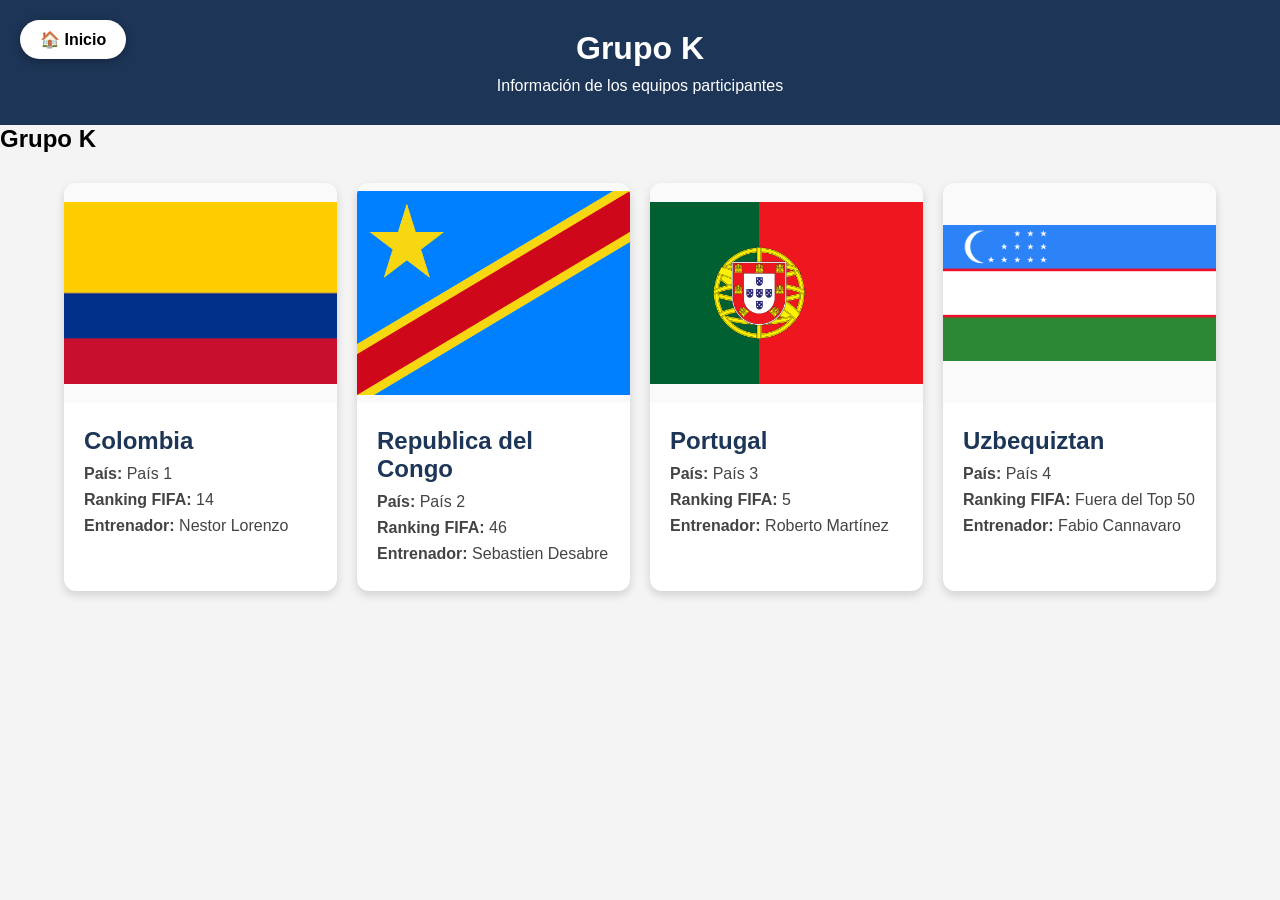
==== grupoK/grupoK.html @ dfe6e8eb "Merge branch 'dev' of https://github.com/DavidGC28/GrupoMundialista into dev" ====
<!DOCTYPE html>
<html lang="es">
<head>
    <meta charset="UTF-8">
    <meta name="viewport" content="width=device-width, initial-scale=1.0">
    <title>Grupo K - Mundial</title>

    <link rel="stylesheet" href="grupoK.css">
</head>
<body>
    
    <a href="../Pagina Principal/fondoMundial.html" class="btn-regresar">
    🏠 Inicio
</a>

    <header>
        <h1>Grupo K</h1>
        <p>Información de los equipos participantes</p>
    </header>

    <main id="grupos">

    <section id="grupoK" class="grupo">
        <h2>Grupo K</h2>

        <div id="teams-container"></div>
    </section>

    </main>

    <script src="grupoK.js"></script>

</body>
</html>
---- grupoK/grupoK.css ----
*{
    margin:0;
    padding:0;
    box-sizing:border-box;
    font-family: Arial, Helvetica, sans-serif;
}

.hero{
    height:100vh;

    background-image:
        linear-gradient(
            rgba(0,0,0,.5),
            rgba(0,0,0,.5)
        ),
        url('../img/fondo-mundial.jpg');

    background-size:cover;
    background-position:center;

    display:flex;
    justify-content:center;
    align-items:center;

    color:white;
    text-align:center;
}

html{
    scroll-behavior:smooth;
}

body{
    background:#f4f4f4;
}

header{
    background:#1d3557;
    color:white;
    text-align:center;
    padding:30px;
}

header h1{
    margin-bottom:10px;
}

#teams-container{
    width:90%;
    max-width:1200px;
    margin:30px auto;

    display:grid;
    grid-template-columns:repeat(auto-fit,minmax(250px,1fr));
    gap:20px;
}

.card{
    background:white;
    border-radius:12px;
    overflow:hidden;

    box-shadow:0 4px 10px rgba(0,0,0,.15);

    transition:.3s;
}

.card:hover{
    transform:translateY(-5px);
}

.card img{
    width:100%;
    height:220px;
    object-fit:contain;
    background:#fafafa;
}

.card-content{
    padding:20px;
}

.card h2{
    margin-bottom:10px;
    color:#1d3557;
}

.card p{
    margin-bottom:8px;
    color:#444;
}

.btn-regresar{
    position:fixed;
    top:20px;
    left:20px;

    background:white;
    color:black;

    padding:10px 20px;
    border-radius:25px;
    text-decoration:none;
    font-weight:bold;

    box-shadow:0 2px 10px rgba(0,0,0,.3);

    transition:0.3s;
}

.btn-regresar:hover{
    transform:scale(1.1);
}
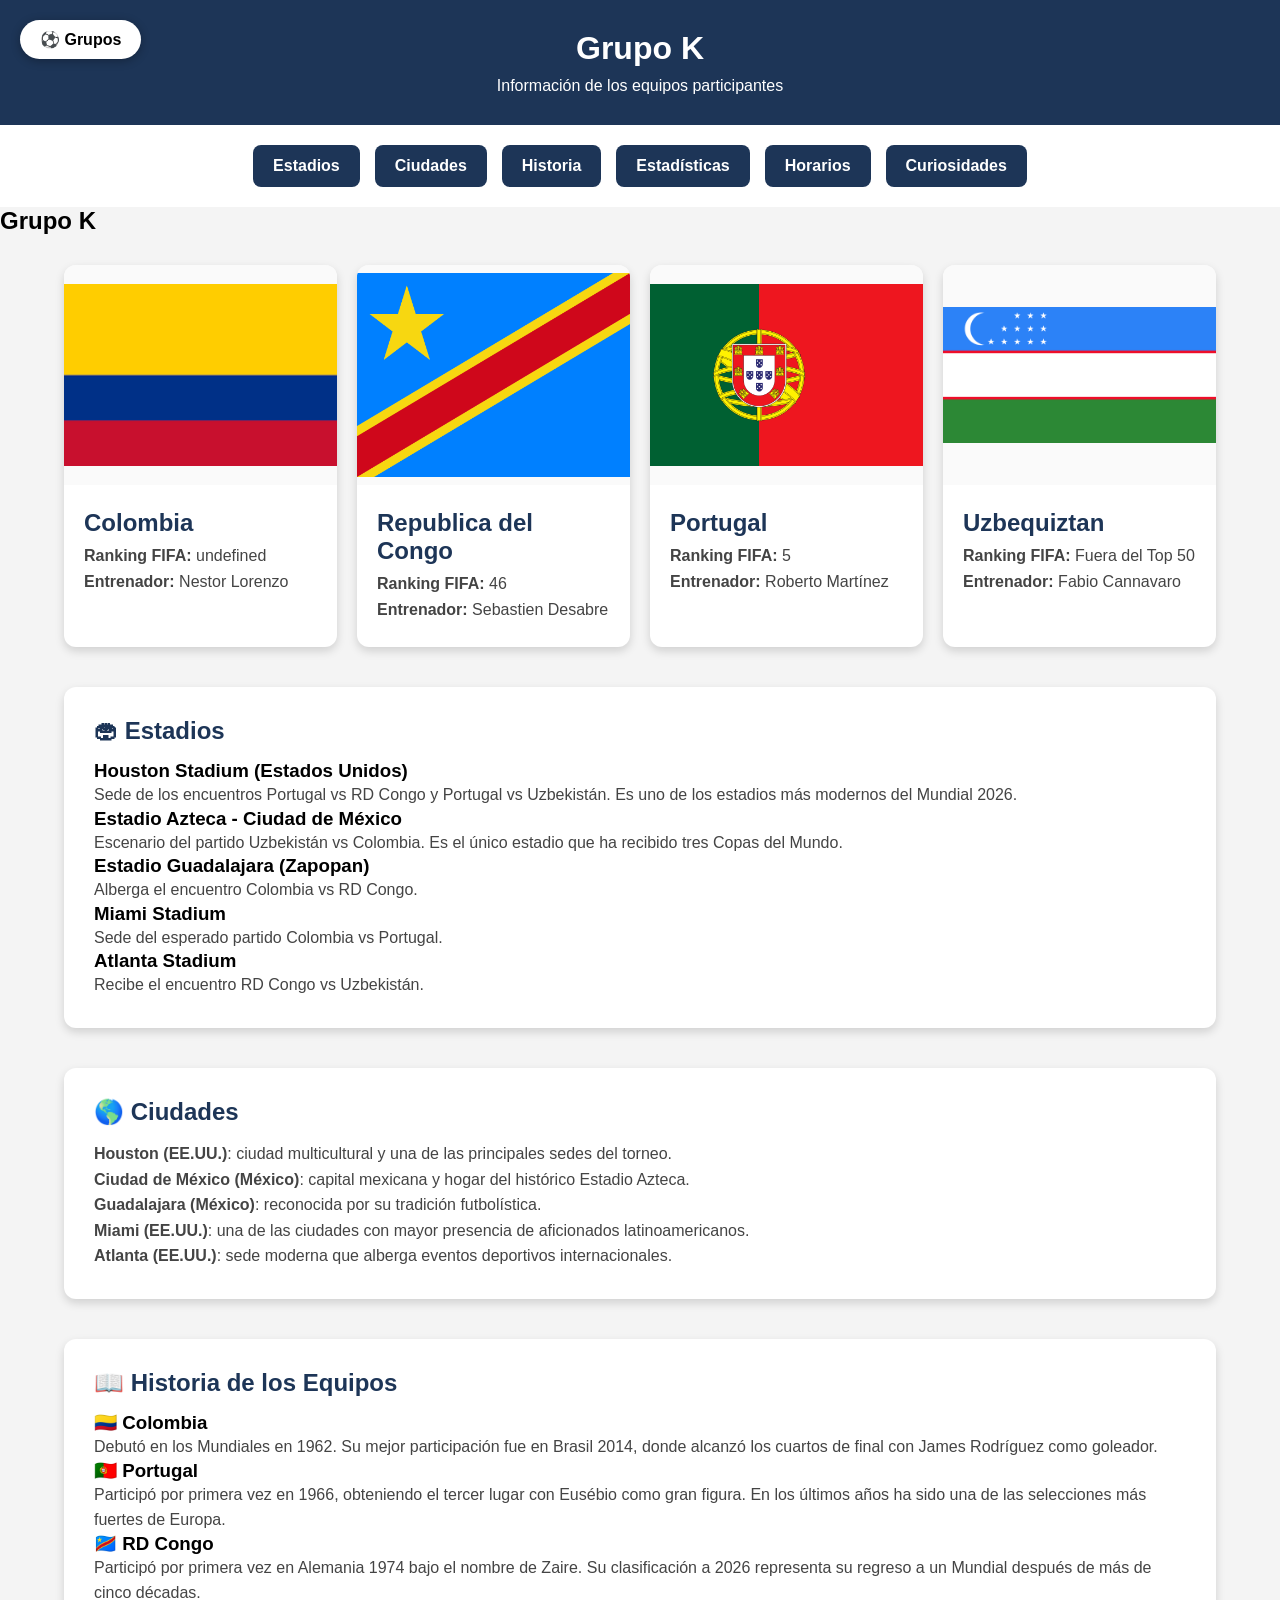
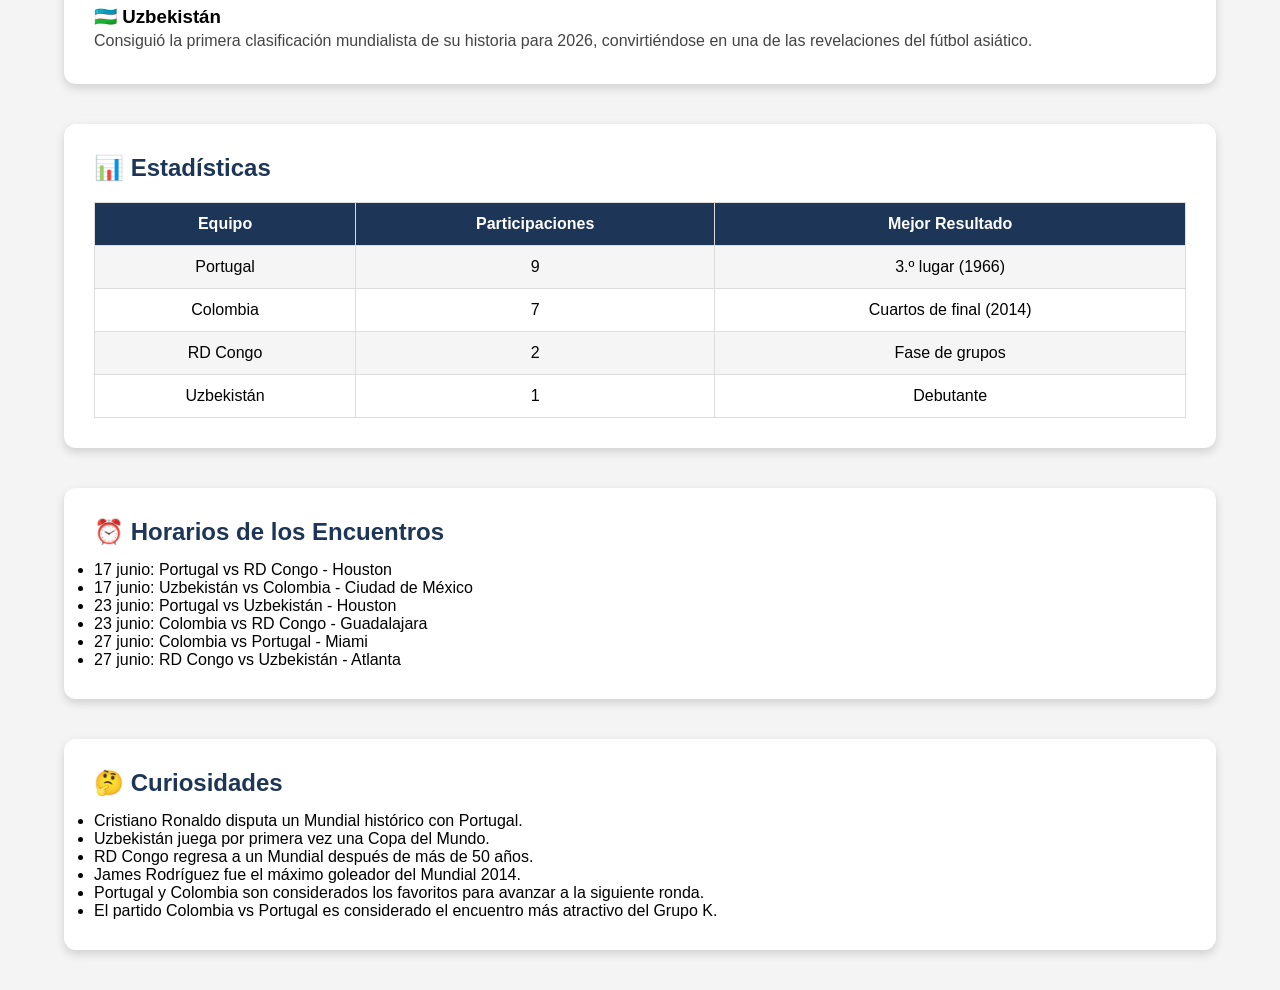
==== commit 9d173400: "Se añade informacion de los equipos Taller parte 1" ====
--- a/grupoK/grupoK.html
+++ b/grupoK/grupoK.html
@@ -10,13 +10,22 @@
 <body>
     
     <a href="../Pagina Principal/fondoMundial.html" class="btn-regresar">
-    🏠 Inicio
-</a>
+    ⚽ Grupos
+    </a>
 
     <header>
         <h1>Grupo K</h1>
         <p>Información de los equipos participantes</p>
     </header>
+
+    <nav class="menu-secciones">   
+        <a href="#estadios">Estadios</a>
+        <a href="#ciudades">Ciudades</a>
+        <a href="#historia">Historia</a>
+        <a href="#estadisticas">Estadísticas</a>
+        <a href="#horarios">Horarios</a>
+        <a href="#curiosidades">Curiosidades</a>
+    </nav>
 
     <main id="grupos">
 
@@ -26,6 +35,149 @@
         <div id="teams-container"></div>
     </section>
 
+    <section id="estadios" class="info-section">
+        <h2>🏟 Estadios</h2>
+
+        <h3>Houston Stadium (Estados Unidos)</h3>
+        <p>
+            Sede de los encuentros Portugal vs RD Congo y Portugal vs Uzbekistán.
+            Es uno de los estadios más modernos del Mundial 2026.
+        </p>
+
+        <h3>Estadio Azteca - Ciudad de México</h3>
+        <p>
+            Escenario del partido Uzbekistán vs Colombia.
+            Es el único estadio que ha recibido tres Copas del Mundo.
+        </p>
+
+        <h3>Estadio Guadalajara (Zapopan)</h3>
+        <p>
+            Alberga el encuentro Colombia vs RD Congo.
+        </p>
+
+        <h3>Miami Stadium</h3>
+        <p>
+            Sede del esperado partido Colombia vs Portugal.
+        </p>
+
+        <h3>Atlanta Stadium</h3>
+        <p>
+            Recibe el encuentro RD Congo vs Uzbekistán.
+        </p>
+    </section>
+
+    <section id="ciudades" class="info-section">
+        <h2>🌎 Ciudades</h2>
+
+        <p><strong>Houston (EE.UU.)</strong>: ciudad multicultural y una de las principales sedes del torneo.</p>
+
+        <p><strong>Ciudad de México (México)</strong>: capital mexicana y hogar del histórico Estadio Azteca.</p>
+
+        <p><strong>Guadalajara (México)</strong>: reconocida por su tradición futbolística.</p>
+
+        <p><strong>Miami (EE.UU.)</strong>: una de las ciudades con mayor presencia de aficionados latinoamericanos.</p>
+
+        <p><strong>Atlanta (EE.UU.)</strong>: sede moderna que alberga eventos deportivos internacionales.</p>
+    </section>
+
+    <section id="historia" class="info-section">
+        <h2>📖 Historia de los Equipos</h2>
+
+        <h3>🇨🇴 Colombia</h3>
+        <p>
+            Debutó en los Mundiales en 1962.
+            Su mejor participación fue en Brasil 2014,
+            donde alcanzó los cuartos de final con James Rodríguez como goleador.
+        </p>
+
+        <h3>🇵🇹 Portugal</h3>
+        <p>
+            Participó por primera vez en 1966,
+            obteniendo el tercer lugar con Eusébio como gran figura.
+            En los últimos años ha sido una de las selecciones más fuertes de Europa.
+        </p>
+
+        <h3>🇨🇩 RD Congo</h3>
+        <p>
+            Participó por primera vez en Alemania 1974 bajo el nombre de Zaire.
+            Su clasificación a 2026 representa su regreso a un Mundial después de más de cinco décadas.
+        </p>
+
+        <h3>🇺🇿 Uzbekistán</h3>
+        <p>
+            Consiguió la primera clasificación mundialista de su historia para 2026,
+            convirtiéndose en una de las revelaciones del fútbol asiático.
+        </p>
+    </section>
+
+    <section id="estadisticas" class="info-section">
+        <h2>📊 Estadísticas</h2>
+
+        <table class="tabla-estadisticas">
+            <tr>
+                <th>Equipo</th>
+                <th>Participaciones</th>
+                <th>Mejor Resultado</th>
+            </tr>
+
+            <tr>
+                <td>Portugal</td>
+                <td>9</td>
+                <td>3.º lugar (1966)</td>
+            </tr>
+
+            <tr>
+                <td>Colombia</td>
+                <td>7</td>
+                <td>Cuartos de final (2014)</td>
+            </tr>
+
+            <tr>
+                <td>RD Congo</td>
+                <td>2</td>
+                <td>Fase de grupos</td>
+            </tr>
+
+            <tr>
+                <td>Uzbekistán</td>
+                <td>1</td>
+                <td>Debutante</td>
+            </tr>
+        </table>
+    </section>
+
+    <section id="horarios" class="info-section">
+        <h2>⏰ Horarios de los Encuentros</h2>
+
+        <ul>
+            <li>17 junio: Portugal vs RD Congo - Houston</li>
+            <li>17 junio: Uzbekistán vs Colombia - Ciudad de México</li>
+            <li>23 junio: Portugal vs Uzbekistán - Houston</li>
+            <li>23 junio: Colombia vs RD Congo - Guadalajara</li>
+            <li>27 junio: Colombia vs Portugal - Miami</li>
+            <li>27 junio: RD Congo vs Uzbekistán - Atlanta</li>
+        </ul>
+    </section>
+
+    <section id="curiosidades" class="info-section">
+        <h2>🤔 Curiosidades</h2>
+
+        <ul>
+            <li>Cristiano Ronaldo disputa un Mundial histórico con Portugal.</li>
+
+            <li>Uzbekistán juega por primera vez una Copa del Mundo.</li>
+
+            <li>RD Congo regresa a un Mundial después de más de 50 años.</li>
+
+            <li>James Rodríguez fue el máximo goleador del Mundial 2014.</li>
+
+            <li>Portugal y Colombia son considerados los favoritos para avanzar a la siguiente ronda.</li>
+
+            <li>El partido Colombia vs Portugal es considerado el encuentro más atractivo del Grupo K.</li>
+        </ul>
+    </section>
+
+
     </main>
 
     <script src="grupoK.js"></script>
--- a/grupoK/grupoK.css
+++ b/grupoK/grupoK.css
@@ -110,4 +110,70 @@
 
 .btn-regresar:hover{
     transform:scale(1.1);
+}
+
+.menu-secciones{
+    display:flex;
+    justify-content:center;
+    flex-wrap:wrap;
+    gap:15px;
+    padding:20px;
+    background:white;
+}
+
+.menu-secciones a{
+    text-decoration:none;
+    background:#1d3557;
+    color:white;
+    padding:12px 20px;
+    border-radius:8px;
+    font-weight:bold;
+    transition:.3s;
+}
+
+.menu-secciones a:hover{
+    background:#457b9d;
+    transform:translateY(-3px);
+}
+
+.info-section{
+    width:90%;
+    max-width:1200px;
+    margin:40px auto;
+    background:white;
+    padding:30px;
+    border-radius:12px;
+    box-shadow:0 4px 10px rgba(0,0,0,.15);
+}
+
+.info-section h2{
+    color:#1d3557;
+    margin-bottom:15px;
+}
+
+.info-section p{
+    color:#444;
+    line-height:1.6;
+}
+
+.tabla-estadisticas{
+    width:100%;
+    border-collapse:collapse;
+    margin-top:20px;
+}
+
+.tabla-estadisticas th,
+.tabla-estadisticas td{
+    border:1px solid #ddd;
+    padding:12px;
+    text-align:center;
+}
+
+.tabla-estadisticas th{
+    background:#1d3557;
+    color:white;
+}
+
+.tabla-estadisticas tr:nth-child(even){
+    background:#f5f5f5;
 }
